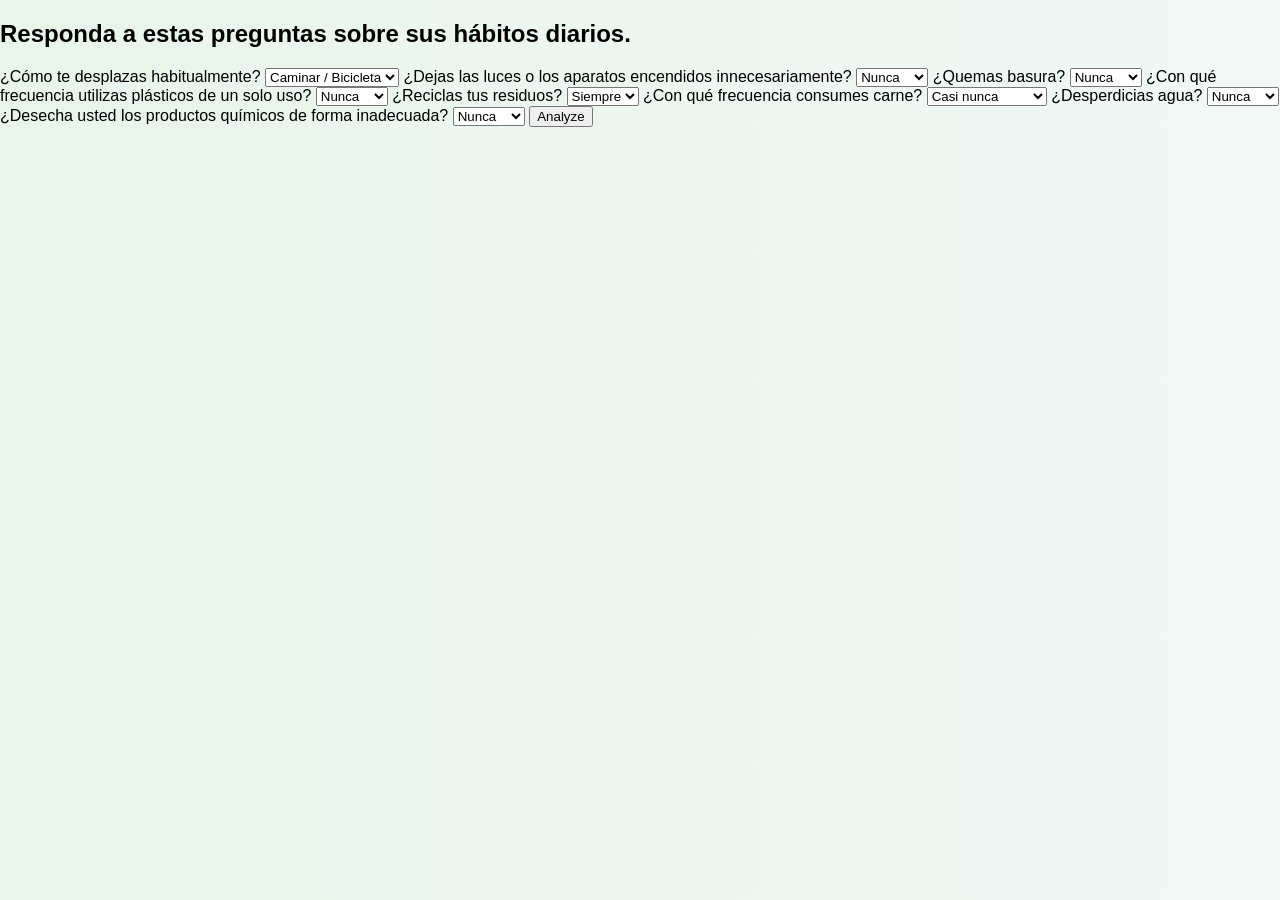
==== index.html @ 03132f30 "Add files via upload" ====
<!DOCTYPE html>
<html lang="en">

<head>
    <meta charset="UTF-8">
    <title>Proyecto Kodland</title>
    <link rel="stylesheet" href="style.css">
</head>

<body>

    <div id="formulario">

        <h2>Responda a estas preguntas sobre sus hábitos diarios.</h2>

        <!-- ATMOSPHERE -->
        <label>¿Cómo te desplazas habitualmente?</label>
        <select id="transporte">
            <option value="eco">Caminar / Bicicleta</option>
            <option value="medio">Transporte público</option>
            <option value="alto">Vehículo privado</option>
        </select>

        <label>¿Dejas las luces o los aparatos encendidos innecesariamente?</label>
        <select id="energia">
            <option value="bajo">Nunca</option>
            <option value="medio">A veces</option>
            <option value="alto">Siempre</option>
        </select>

        <label>¿Quemas basura?</label>
        <select id="quema">
            <option value="bajo">Nunca</option>
            <option value="medio">A veces</option>
            <option value="alto">Siempre</option>
        </select>

        <!-- RESIDUES -->
        <label>¿Con qué frecuencia utilizas plásticos de un solo uso?</label>
        <select id="plastico">
            <option value="bajo">Nunca</option>
            <option value="medio">A veces</option>
            <option value="alto">Siempre</option>
        </select>

        <label>¿Reciclas tus residuos?</label>
        <select id="reciclaje">
            <option value="alto">Siempre</option>
            <option value="medio">A veces</option>
            <option value="bajo">Nunca</option>
        </select>

        <!-- ECOSYSTEM -->
        <label>¿Con qué frecuencia consumes carne?</label>
        <select id="comida">
            <option value="bajo">Casi nunca</option>
            <option value="medio">A veces</option>
            <option value="alto">Frecuentemente</option>
        </select>

        <!-- WATER -->
        <label>¿Desperdicias agua?</label>
        <select id="agua">
            <option value="bajo">Nunca</option>
            <option value="medio">A veces</option>
            <option value="alto">Siempre</option>
        </select>

        <label>¿Desecha usted los productos químicos de forma inadecuada?</label>
        <select id="quimicos">
            <option value="bajo">Nunca</option>
            <option value="medio">A veces</option>
            <option value="alto">Siempre</option>
        </select>

        <button onclick="analizar()">Analyze</button>

    </div>

    <script src="script.js"></script>

</body>

</html>
---- style.css ----
body {
    font-family: Arial;
    background: linear-gradient(to right, #e8f5e9, #f1f8f6);
    margin: 0;
}

.container {
    max-width: 800px;
    margin: auto;
    padding: 20px;
}

.card {
    background: white;
    margin: 20px 0;
    padding: 20px;
    border-radius: 15px;
    box-shadow: 0 5px 15px rgba(0, 0, 0, 0.1);
}

.bar {
    height: 25px;
    background: green;
    margin: 10px 0;
    border-radius: 10px;
    color: white;
    text-align: right;
    padding-right: 10px;
}
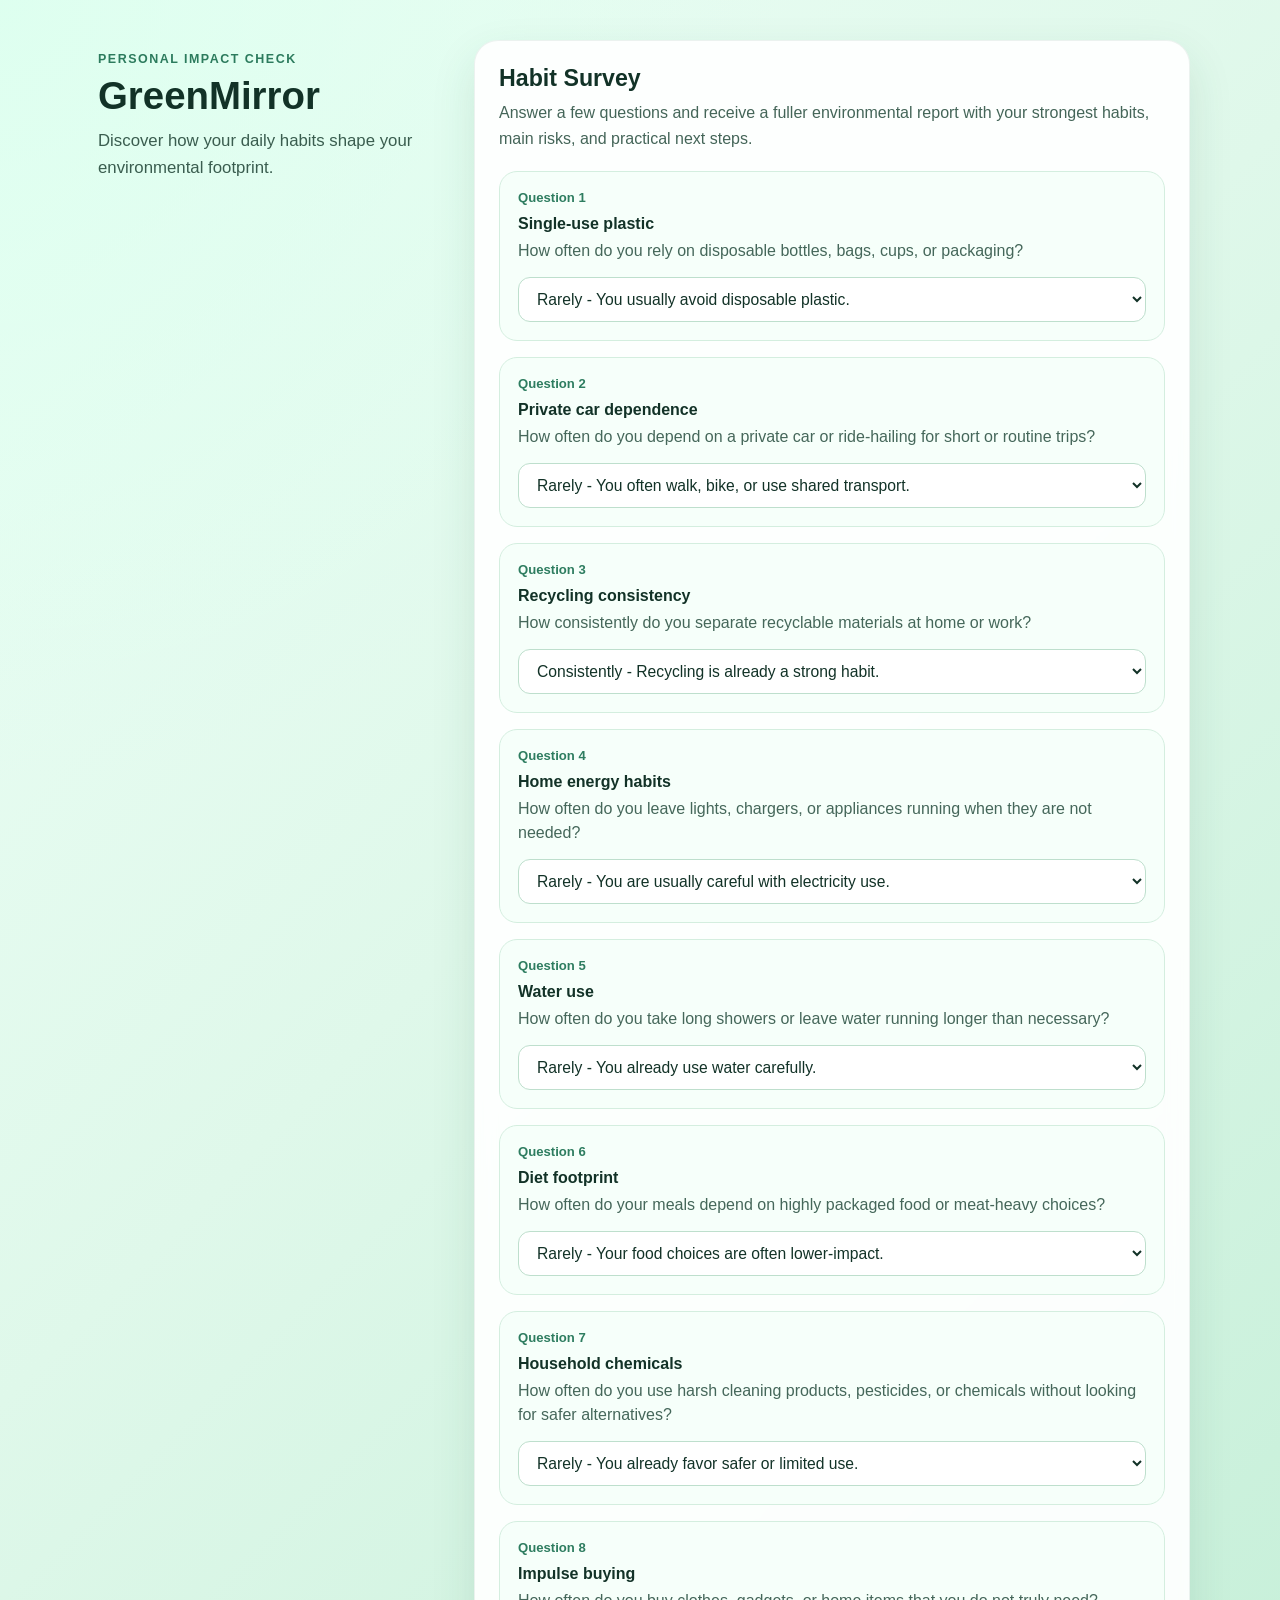
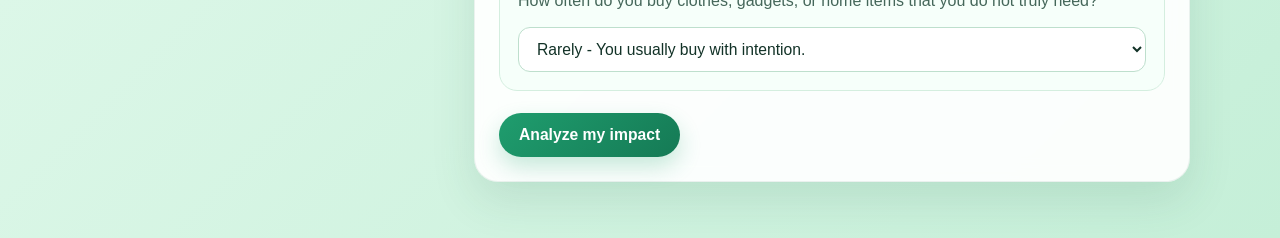
==== commit 44fb5e3b: "Add files via upload" ====
--- a/index.html
+++ b/index.html
@@ -3,82 +3,38 @@
 
 <head>
     <meta charset="UTF-8">
-    <title>Proyecto Kodland</title>
+    <meta name="viewport" content="width=device-width, initial-scale=1.0">
+    <title>GreenMirror</title>
     <link rel="stylesheet" href="style.css">
 </head>
 
-<body>
+<body class="page page-home">
+    <main class="layout">
+        <section class="hero">
+            <p class="eyebrow">Personal impact check</p>
+            <h1>GreenMirror</h1>
+            <p class="subtitle">Discover how your daily habits shape your environmental footprint.</p>
+        </section>
 
-    <div id="formulario">
+        <section class="panel form-panel">
+            <div class="panel-header">
+                <h2>Habit Survey</h2>
+                <p>Answer a few questions and receive a fuller environmental report with your strongest habits, main
+                    risks, and practical next steps.</p>
+            </div>
 
-        <h2>Responda a estas preguntas sobre sus hábitos diarios.</h2>
+            <form id="habit-form" novalidate>
+                <div id="questions" class="questions-grid"></div>
 
-        <!-- ATMOSPHERE -->
-        <label>¿Cómo te desplazas habitualmente?</label>
-        <select id="transporte">
-            <option value="eco">Caminar / Bicicleta</option>
-            <option value="medio">Transporte público</option>
-            <option value="alto">Vehículo privado</option>
-        </select>
+                <div class="form-actions">
+                    <button type="submit" class="primary-button">Analyze my impact</button>
+                </div>
+            </form>
+        </section>
+    </main>
 
-        <label>¿Dejas las luces o los aparatos encendidos innecesariamente?</label>
-        <select id="energia">
-            <option value="bajo">Nunca</option>
-            <option value="medio">A veces</option>
-            <option value="alto">Siempre</option>
-        </select>
-
-        <label>¿Quemas basura?</label>
-        <select id="quema">
-            <option value="bajo">Nunca</option>
-            <option value="medio">A veces</option>
-            <option value="alto">Siempre</option>
-        </select>
-
-        <!-- RESIDUES -->
-        <label>¿Con qué frecuencia utilizas plásticos de un solo uso?</label>
-        <select id="plastico">
-            <option value="bajo">Nunca</option>
-            <option value="medio">A veces</option>
-            <option value="alto">Siempre</option>
-        </select>
-
-        <label>¿Reciclas tus residuos?</label>
-        <select id="reciclaje">
-            <option value="alto">Siempre</option>
-            <option value="medio">A veces</option>
-            <option value="bajo">Nunca</option>
-        </select>
-
-        <!-- ECOSYSTEM -->
-        <label>¿Con qué frecuencia consumes carne?</label>
-        <select id="comida">
-            <option value="bajo">Casi nunca</option>
-            <option value="medio">A veces</option>
-            <option value="alto">Frecuentemente</option>
-        </select>
-
-        <!-- WATER -->
-        <label>¿Desperdicias agua?</label>
-        <select id="agua">
-            <option value="bajo">Nunca</option>
-            <option value="medio">A veces</option>
-            <option value="alto">Siempre</option>
-        </select>
-
-        <label>¿Desecha usted los productos químicos de forma inadecuada?</label>
-        <select id="quimicos">
-            <option value="bajo">Nunca</option>
-            <option value="medio">A veces</option>
-            <option value="alto">Siempre</option>
-        </select>
-
-        <button onclick="analizar()">Analyze</button>
-
-    </div>
-
+    <script src="questions.js"></script>
     <script src="script.js"></script>
-
 </body>
 
 </html>
--- a/style.css
+++ b/style.css
@@ -1,29 +1,380 @@
+* {
+    box-sizing: border-box;
+}
+
 body {
-    font-family: Arial;
-    background: linear-gradient(to right, #e8f5e9, #f1f8f6);
     margin: 0;
-}
-
-.container {
-    max-width: 800px;
-    margin: auto;
-    padding: 20px;
-}
-
-.card {
+    font-family: "Segoe UI", sans-serif;
+    color: #123227;
+    background:
+        radial-gradient(circle at top left, rgba(219, 255, 238, 0.85), transparent 35%),
+        linear-gradient(135deg, #ecfff6 0%, #dff8ea 45%, #c5efd8 100%);
+    min-height: 100vh;
+}
+
+.page {
+    padding: 40px 20px 56px;
+}
+
+.layout {
+    width: min(1100px, 100%);
+    margin: 0 auto;
+    display: grid;
+    gap: 24px;
+}
+
+.page-home .layout {
+    grid-template-columns: minmax(260px, 360px) minmax(0, 1fr);
+    align-items: start;
+}
+
+.page-results .layout {
+    grid-template-columns: 1fr;
+}
+
+.hero {
+    padding: 12px 8px;
+}
+
+.eyebrow {
+    margin: 0 0 10px;
+    text-transform: uppercase;
+    letter-spacing: 0.12em;
+    font-size: 0.78rem;
+    font-weight: 700;
+    color: #2c7b5d;
+}
+
+h1,
+h2,
+h3,
+p {
+    margin-top: 0;
+}
+
+h1 {
+    font-size: clamp(2.3rem, 3vw, 3.4rem);
+    line-height: 1.05;
+    margin-bottom: 12px;
+}
+
+h2 {
+    font-size: 1.45rem;
+    margin-bottom: 8px;
+}
+
+.subtitle {
+    font-size: 1.05rem;
+    line-height: 1.6;
+    color: #3a5d4f;
+}
+
+.panel {
+    background: rgba(255, 255, 255, 0.92);
+    border: 1px solid rgba(36, 95, 71, 0.08);
+    border-radius: 24px;
+    padding: 24px;
+    box-shadow: 0 18px 45px rgba(33, 92, 68, 0.12);
+    backdrop-filter: blur(10px);
+}
+
+.panel-header {
+    margin-bottom: 20px;
+}
+
+.panel-header p,
+.report-text,
+.bar-answer,
+.science-card p,
+.insight-card p,
+.hero-note li {
+    color: #446558;
+    line-height: 1.6;
+}
+
+.questions-grid {
+    display: grid;
+    gap: 16px;
+}
+
+.question-card {
+    background: #f6fffa;
+    border: 1px solid #d4eedf;
+    border-radius: 18px;
+    padding: 18px;
+}
+
+.question-number {
+    font-size: 0.82rem;
+    font-weight: 700;
+    color: #2e7d60;
+    margin-bottom: 10px;
+}
+
+.question-title {
+    display: block;
+    font-size: 1rem;
+    font-weight: 700;
+    margin-bottom: 6px;
+}
+
+.question-text {
+    display: block;
+    color: #45675a;
+    line-height: 1.5;
+    margin-bottom: 14px;
+}
+
+select {
+    width: 100%;
+    border: 1px solid #bedfcd;
+    border-radius: 12px;
+    padding: 12px 14px;
+    font-size: 0.98rem;
+    color: #123227;
     background: white;
-    margin: 20px 0;
-    padding: 20px;
-    border-radius: 15px;
-    box-shadow: 0 5px 15px rgba(0, 0, 0, 0.1);
-}
-
-.bar {
-    height: 25px;
-    background: green;
-    margin: 10px 0;
-    border-radius: 10px;
+}
+
+.form-actions,
+.page-actions {
+    display: flex;
+    gap: 12px;
+    margin-top: 22px;
+    flex-wrap: wrap;
+}
+
+button {
+    border: none;
+    border-radius: 999px;
+    padding: 13px 20px;
+    font-size: 0.98rem;
+    font-weight: 700;
+    cursor: pointer;
+    transition: transform 0.2s ease, box-shadow 0.2s ease, background 0.2s ease;
+}
+
+button:hover {
+    transform: translateY(-1px);
+}
+
+.primary-button {
+    background: linear-gradient(135deg, #1f9d6e, #157a55);
     color: white;
-    text-align: right;
-    padding-right: 10px;
+    box-shadow: 0 10px 22px rgba(31, 157, 110, 0.24);
+}
+
+.secondary-button {
+    background: #eaf7f0;
+    color: #1d5a43;
+}
+
+.report-hero {
+    display: grid;
+    grid-template-columns: minmax(0, 1fr) 220px;
+    gap: 20px;
+    align-items: start;
+}
+
+.report-summary {
+    margin-bottom: 12px;
+}
+
+.score-card {
+    border-radius: 20px;
+    padding: 18px;
+    color: white;
+}
+
+.score-positive,
+.score-balanced {
+    background: linear-gradient(135deg, #1e8f65, #2a684c);
+}
+
+.score-warning {
+    background: linear-gradient(135deg, #d66c2e, #b54a2b);
+}
+
+.score-label {
+    font-size: 0.82rem;
+    text-transform: uppercase;
+    letter-spacing: 0.08em;
+    opacity: 0.84;
+    margin-bottom: 8px;
+}
+
+.score-value {
+    font-size: 3rem;
+    font-weight: 800;
+    line-height: 1;
+    margin-bottom: 10px;
+}
+
+.score-value span {
+    font-size: 1rem;
+    font-weight: 700;
+}
+
+.hero-columns {
+    display: grid;
+    grid-template-columns: repeat(2, minmax(0, 1fr));
+    gap: 16px;
+    margin-top: 20px;
+}
+
+.hero-note {
+    background: #f6fffa;
+    border: 1px solid #d5efdf;
+    border-radius: 18px;
+    padding: 18px;
+}
+
+.hero-note ul,
+.science-card ul {
+    margin: 0;
+    padding-left: 20px;
+}
+
+.bars-list,
+.science-list,
+.card-stack {
+    display: grid;
+    gap: 16px;
+}
+
+.bar-card {
+    background: #f8fffb;
+    border: 1px solid #d9efe3;
+    border-radius: 18px;
+    padding: 18px;
+}
+
+.bar-header {
+    display: flex;
+    justify-content: space-between;
+    gap: 14px;
+    align-items: start;
+    margin-bottom: 14px;
+}
+
+.bar-header h3 {
+    margin-bottom: 4px;
+}
+
+.bar-header p {
+    margin-bottom: 0;
+    color: #4a6a5e;
+}
+
+.bar-track {
+    height: 12px;
+    border-radius: 999px;
+    background: #e4f1ea;
+    overflow: hidden;
+    margin-bottom: 12px;
+}
+
+.bar-fill {
+    height: 100%;
+    border-radius: inherit;
+}
+
+.fill-0 {
+    width: 8%;
+    background: linear-gradient(90deg, #52b788, #74c69d);
+}
+
+.fill-1 {
+    background: linear-gradient(90deg, #f0b429, #f3c969);
+}
+
+.fill-2 {
+    background: linear-gradient(90deg, #d8573c, #f08767);
+}
+
+.severity {
+    border-radius: 999px;
+    padding: 7px 12px;
+    font-size: 0.82rem;
+    font-weight: 700;
+    white-space: nowrap;
+}
+
+.severity-0 {
+    background: #dbf4e6;
+    color: #22694d;
+}
+
+.severity-1 {
+    background: #fff2cd;
+    color: #936412;
+}
+
+.severity-2 {
+    background: #ffe0d7;
+    color: #a33d24;
+}
+
+.report-grid {
+    display: grid;
+    gap: 24px;
+}
+
+.report-section h3 {
+    margin-bottom: 14px;
+}
+
+.insight-card,
+.science-card {
+    border-radius: 18px;
+    padding: 18px;
+}
+
+.warning-card {
+    background: #fff8f5;
+    border: 1px solid #f2d2c8;
+}
+
+.positive-card {
+    background: #f4fff8;
+    border: 1px solid #d3eedc;
+}
+
+.neutral-card,
+.science-card {
+    background: #f8fffb;
+    border: 1px solid #d7efe2;
+}
+
+.empty-state {
+    text-align: center;
+    padding: 18px 8px;
+}
+
+@media (max-width: 860px) {
+
+    .page-home .layout,
+    .report-hero,
+    .hero-columns {
+        grid-template-columns: 1fr;
+    }
+}
+
+@media (max-width: 560px) {
+    .page {
+        padding: 22px 14px 36px;
+    }
+
+    .panel {
+        padding: 18px;
+        border-radius: 18px;
+    }
+
+    .form-actions,
+    .page-actions {
+        flex-direction: column;
+    }
+
+    button {
+        width: 100%;
+    }
 }
